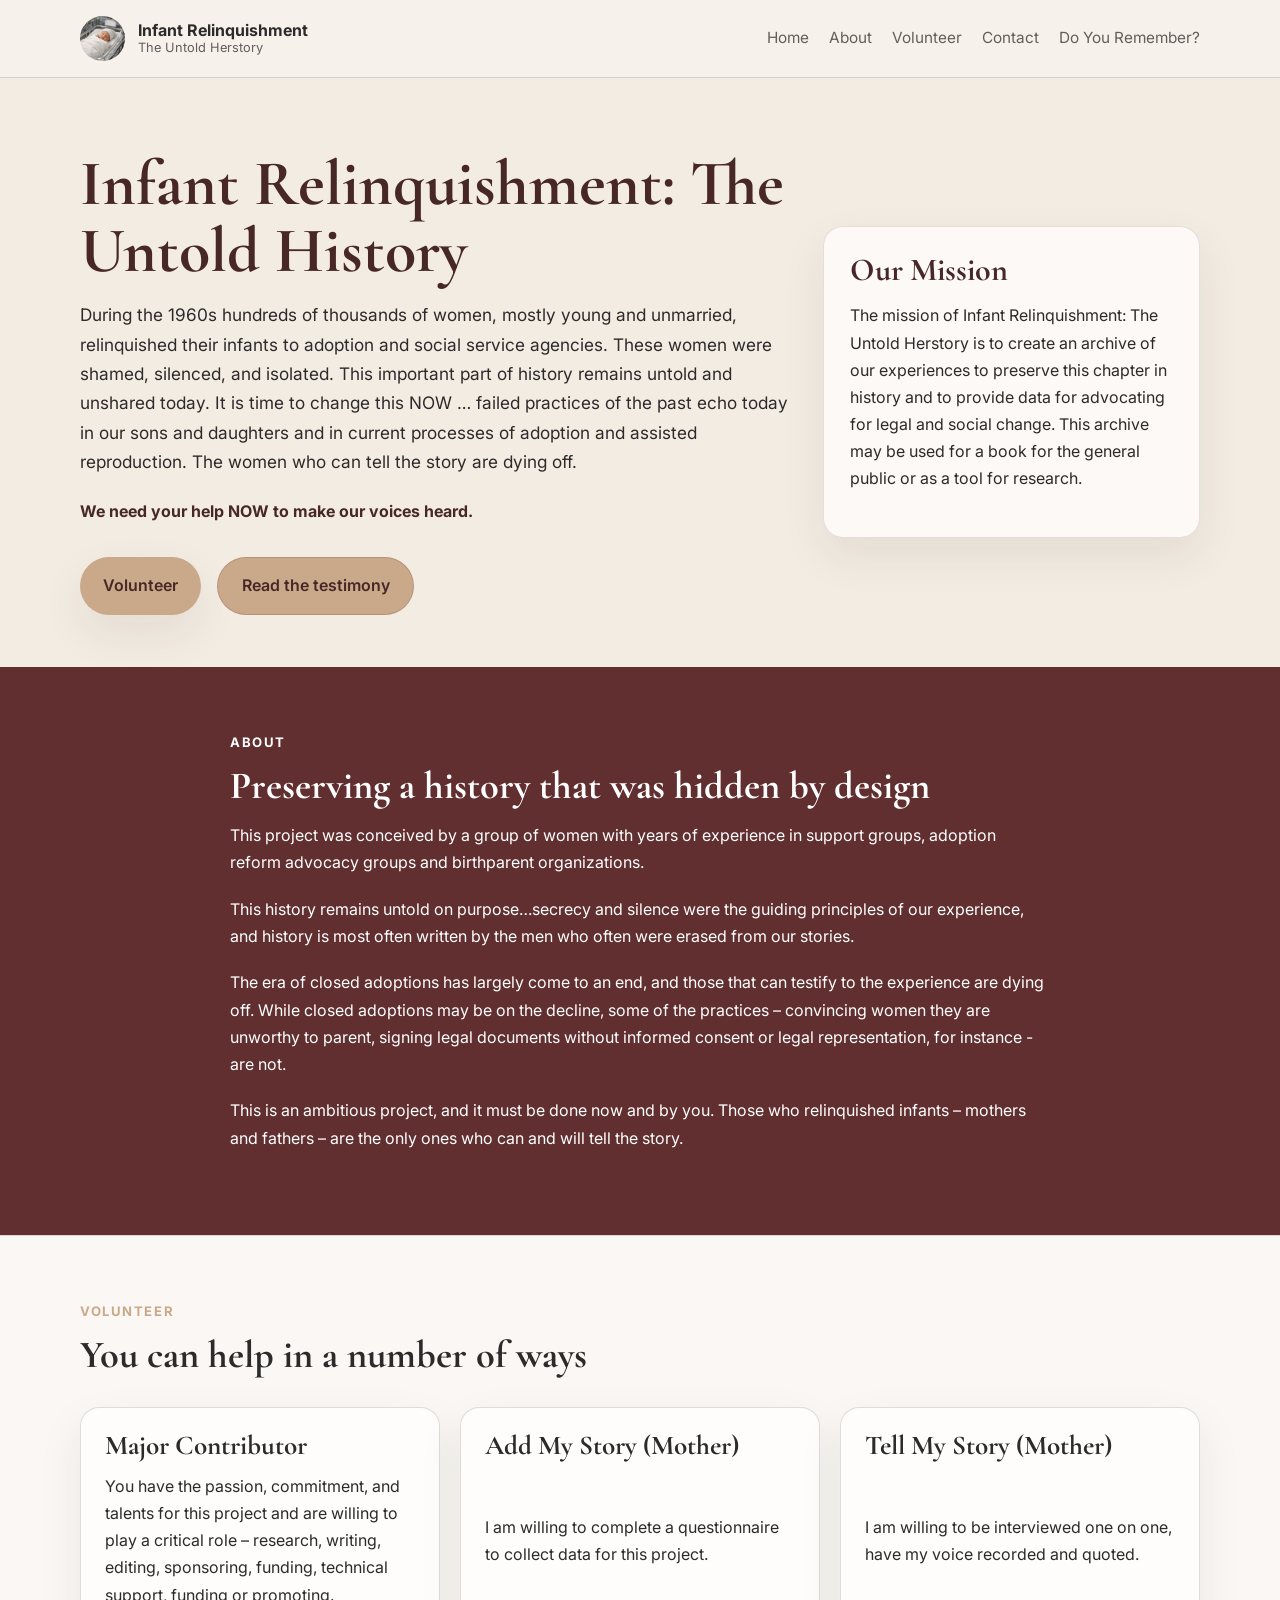
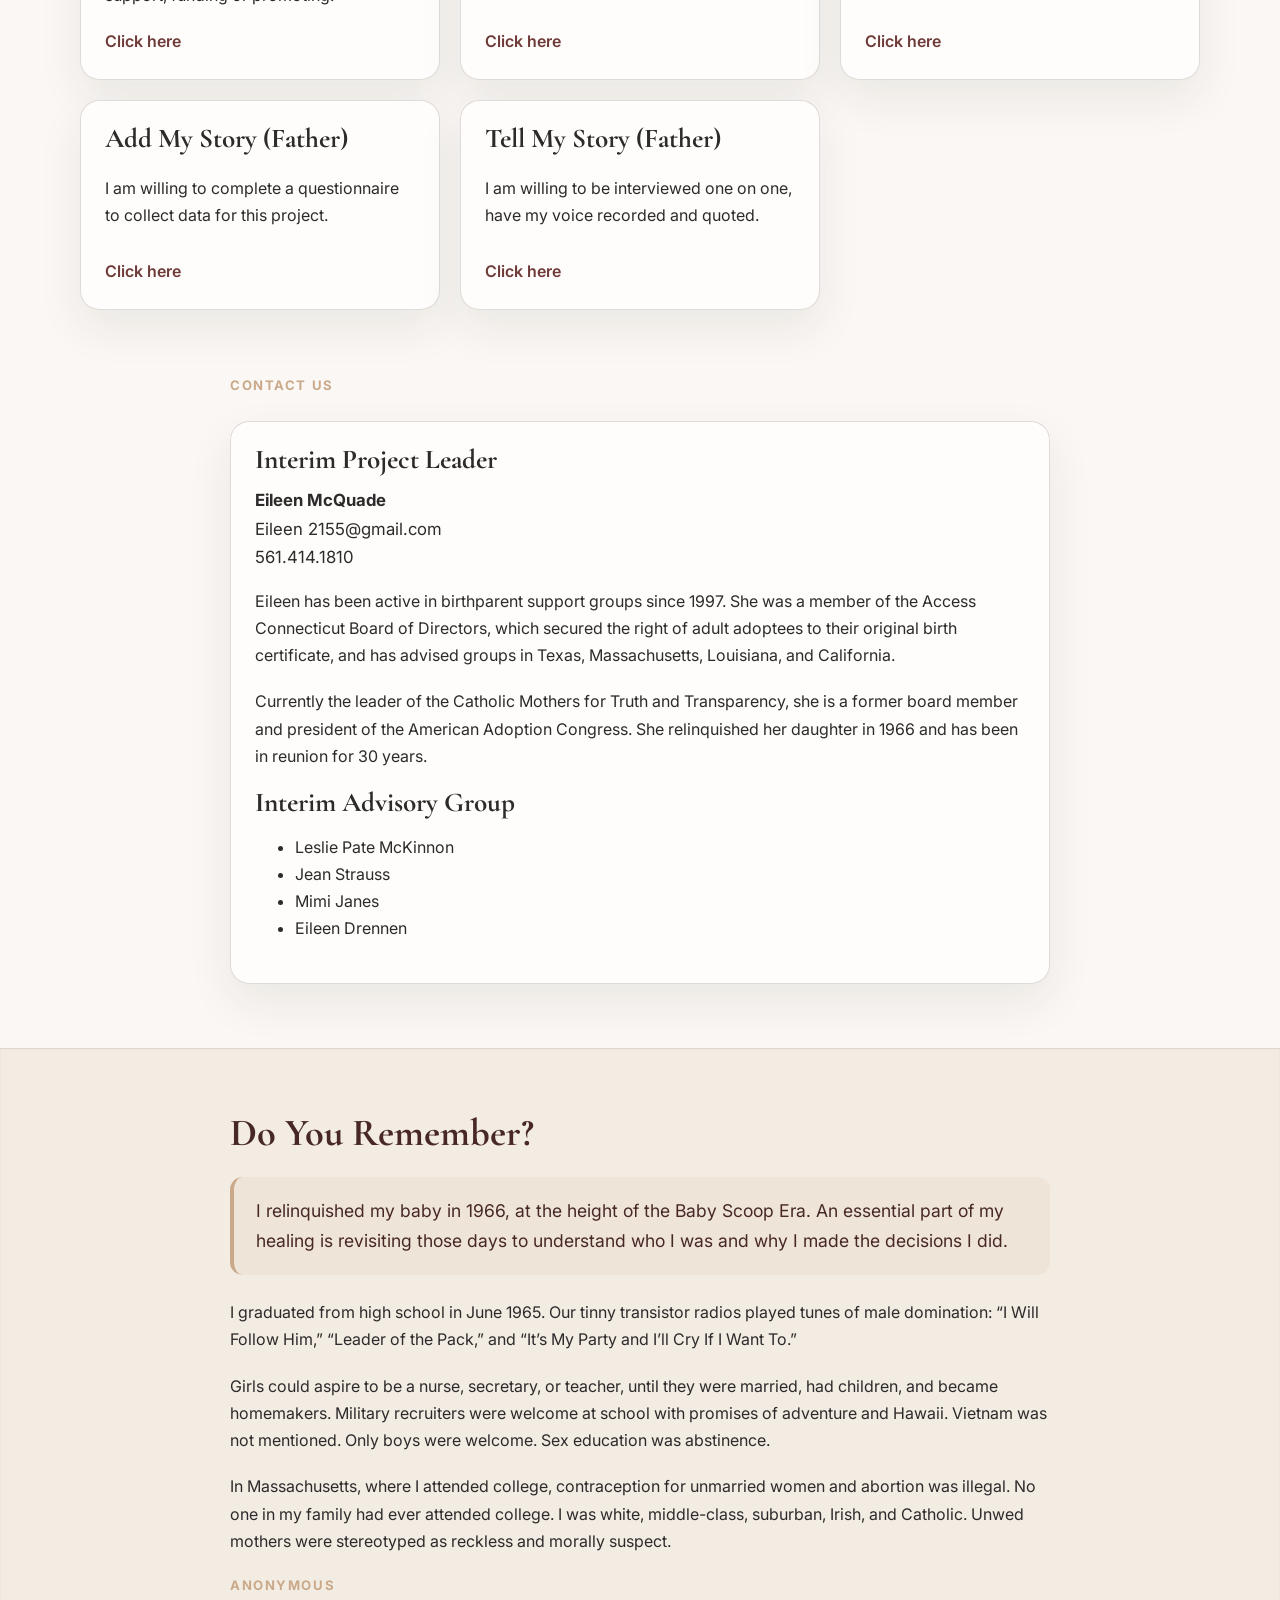
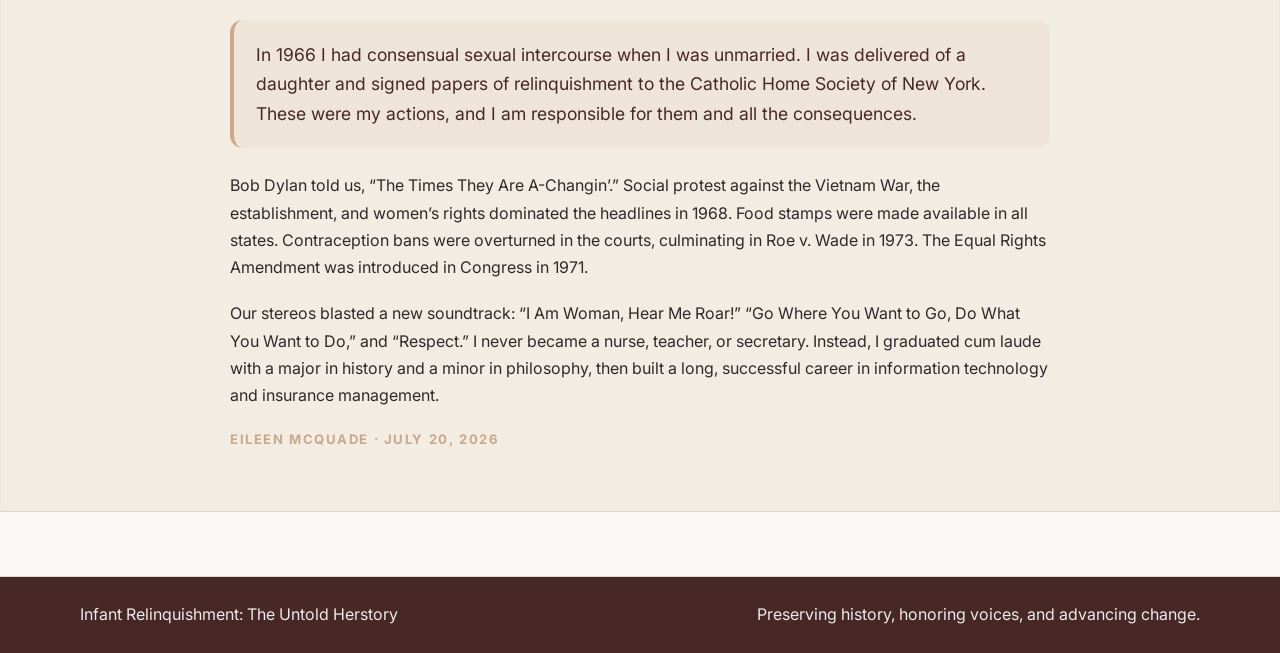
==== index.html @ f30f787c "initial commit" ====
<!DOCTYPE html>
<html lang="en">
  <head>
    <meta charset="UTF-8" />
    <meta name="viewport" content="width=device-width, initial-scale=1.0" />
    <title>Infant Relinquishment: The Untold Herstory</title>
    <meta
      name="description"
      content="Infant Relinquishment: The Untold Herstory preserves the history of women who relinquished infants during the Baby Scoop Era."
    />
    <link rel="preconnect" href="https://fonts.googleapis.com" />
    <link rel="preconnect" href="https://fonts.gstatic.com" crossorigin />
    <link
      href="https://fonts.googleapis.com/css2?family=Cormorant+Garamond:wght@400;500;600;700&family=Inter:wght@400;500;600;700&display=swap"
      rel="stylesheet"
    />
    <link rel="stylesheet" href="styles.css" />
  </head>
  <body>
    <header class="site-header">
      <div class="container nav-wrap">
        <a href="#home" class="brand" aria-label="Go to homepage">
          <span class="brand-mark"><img src="infant in bassinet.png" alt="Infant in bassinet logo" /></span>
          <div>
            <p class="brand-name">Infant Relinquishment</p>
            <p class="brand-tag">The Untold Herstory</p>
          </div>
        </a>
        <nav class="main-nav" aria-label="Main navigation">
          <a href="#home">Home</a>
          <a href="#about">About</a>
          <a href="#volunteer">Volunteer</a>
          <a href="#contact">Contact</a>
          <a href="#remember">Do You Remember?</a>
        </nav>
      </div>
    </header>

    <main>
      <section id="home" class="hero">
        <div class="container hero-inner">
          <div class="hero-copy">
            <h1>Infant Relinquishment: The Untold History</h1>
            <p class="lead">
              During the 1960s hundreds of thousands of women, mostly young and unmarried, relinquished their infants to adoption and social service agencies. These women were shamed, silenced, and isolated. This important part of history remains untold and unshared today. It is time to change this NOW … failed practices of the past echo today in our sons and daughters and in current processes of adoption and assisted reproduction.  The women who can tell the story are dying off. 
            </p>
            <h4>
              We need your help NOW to make our voices heard.   
            </h4>
            <div class="hero-actions">
              <a class="button primary" href="#volunteer">Volunteer</a>
              <a class="button secondary" href="#remember">Read the testimony</a>
            </div>
          </div>
          <aside class="hero-panel">
            <h2>Our Mission</h2>
            <p>
              The mission of Infant Relinquishment: The Untold Herstory is to create an archive of our experiences to preserve this chapter in history and to provide data for advocating for legal and social change.  This archive may be used for a book for the general public or as a tool for research. 
            </p>
          </aside>
        </div>
      </section>

      <section id="about" class="content-section about-section">
        <div class="container narrow">
          <p class="section-kicker">About</p>
          <h2>Preserving a history that was hidden by design</h2>
          <p>
            This project was conceived by a group of women with years of experience in support groups, adoption reform advocacy groups and birthparent organizations. 
          <p>
            This history remains untold on purpose…secrecy and silence were the guiding principles of our experience, and history is most often written by the men who often were erased from our stories. 
          </p>  
            The era of closed adoptions has largely come to an end, and those that can testify to the experience are dying off. While closed adoptions may be on the decline, some of the practices – convincing women they are unworthy to parent, signing legal documents without informed consent or legal representation, for instance - are not.  
          </p>
          <p>
            This is an ambitious project, and it must be done now and by you.  Those who relinquished infants – mothers and fathers – are the only ones who can and will tell the story.
          </p>
          
        </div>
      </section>

      <section id="volunteer" class="content-section alt">
        <div class="container">
          <div class="section-heading">
            <p class="section-kicker">Volunteer</p>
            <h2>You can help in a number of ways</h2>
          </div>

          <div class="card-grid">
            <article class="info-card">
              <h3>Major Contributor</h3>
              <p>
                You have the passion, commitment, and talents for this project and are willing to play a critical role – research, writing, editing, sponsoring, funding, technical support, funding or promoting. 
              </p>
              <a href="major-contributor.html" class="text-link">Click here</a>
            </article>

            <article class="info-card">
              <h3>Add My Story (Mother)</h3>
              <p>
                I am willing to complete a questionnaire to collect data for this project.
              </p>
              <a href="mother-contributor.html" class="text-link">Click here</a>
            </article>

            <article class="info-card">
              <h3>Tell My Story (Mother)</h3>
              <p>
                I am willing to be interviewed one on one, have my voice recorded and quoted.
              </p>
              <a href="mother-interview.html" class="text-link">Click here</a>
            </article>

            <article class="info-card">
              <h3>Add My Story (Father)</h3>
              <p>
                I am willing to complete a questionnaire to collect data for this project.
              </p>
              <a href="father-contributor.html" class="text-link">Click here</a>
            </article>

            <article class="info-card">
              <h3>Tell My Story (Father)</h3>
              <p>
                I am willing to be interviewed one on one, have my voice recorded and quoted.
              </p>
              <a href="father-interview.html" class="text-link">Click here</a>
            </article>
          </div>

      <section id="contact" class="content-section">
        <div class="container narrow">
          <p class="section-kicker">Contact Us</p>
          
          <div class="contact-card">
            <h3>Interim Project Leader</h3>
            <div class="contact-person">
              <strong>Eileen McQuade</strong>
              <span>Eileen 2155@gmail.com</span>
              <span>561.414.1810</span>
            </div>
            <p>
              Eileen has been active in birthparent support groups since 1997. She was a member of the Access Connecticut Board of Directors, which secured the right of adult adoptees to their original birth certificate, and has advised groups in Texas, Massachusetts, Louisiana, and California.
            </p>
            <p>
              Currently the leader of the Catholic Mothers for Truth and Transparency, she is a former board member and president of the American Adoption Congress. She relinquished her daughter in 1966 and has been in reunion for 30 years.
            </p>
          
            <h3>Interim Advisory Group</h3>
            <ul>
              <li>Leslie Pate McKinnon</li>
              <li>Jean Strauss</li>
              <li>Mimi Janes</li>
              <li>Eileen Drennen</li>
            </ul>
          </div>
        </div>
      </section>

      <section id="remember" class="content-section alt">
        <div class="container narrow">
            <h2>Do You Remember?</h2>
          
          
          <blockquote>
            I relinquished my baby in 1966, at the height of the Baby Scoop Era. An essential part of my healing is revisiting those days to understand who I was and why I made the decisions I did.
          </blockquote>

          <p>
            I graduated from high school in June 1965. Our tinny transistor radios played tunes of male domination: “I Will Follow Him,” “Leader of the Pack,” and “It’s My Party and I’ll Cry If I Want To.”
          </p>
          <p>
            Girls could aspire to be a nurse, secretary, or teacher, until they were married, had children, and became homemakers. Military recruiters were welcome at school with promises of adventure and Hawaii. Vietnam was not mentioned. Only boys were welcome. Sex education was abstinence.
          </p>
          <p>
            In Massachusetts, where I attended college, contraception for unmarried women and abortion was illegal. No one in my family had ever attended college. I was white, middle-class, suburban, Irish, and Catholic. Unwed mothers were stereotyped as reckless and morally suspect.
          </p>
          <p class="section-kicker">Anonymous</p>
          
            
            <blockquote>
              In 1966 I had consensual sexual intercourse when I was unmarried. I was delivered of a daughter and signed papers of relinquishment to the Catholic Home Society of New York. These were my actions, and I am responsible for them and all the consequences.
            </blockquote>
          

          <p>
            Bob Dylan told us, “The Times They Are A-Changin’.” Social protest against the Vietnam War, the establishment, and women’s rights dominated the headlines in 1968. Food stamps were made available in all states. Contraception bans were overturned in the courts, culminating in Roe v. Wade in 1973. The Equal Rights Amendment was introduced in Congress in 1971.
          </p>
          <p>
            Our stereos blasted a new soundtrack: “I Am Woman, Hear Me Roar!” “Go Where You Want to Go, Do What You Want to Do,” and “Respect.” I never became a nurse, teacher, or secretary. Instead, I graduated cum laude with a major in history and a minor in philosophy, then built a long, successful career in information technology and insurance management.
          </p>
          <p class="section-kicker">Eileen McQuade · July 20, 2026</p>
        
        </div>
      </section>
    </main>

    <footer class="site-footer">
      <div class="container footer-inner">
        <p>Infant Relinquishment: The Untold Herstory</p>
        <p>Preserving history, honoring voices, and advancing change.</p>
      </div>
    </footer>
  </body>
</html>
---- styles.css ----
:root {
  --bg: #f6f1eb;
  --panel: #fffdfb;
  --primary: #6e3b39;
  --primary-dark: #472827;
  --accent: #c9a98a;
  --text: #2d2a2b;
  --muted: #665d5c;
  --line: rgba(87, 62, 59, 0.18);
  --shadow: 0 18px 45px rgba(57, 38, 35, 0.08);
  --hero-bg: #f3ece2;
  --about-bg: #612f30;
}

* {
  box-sizing: border-box;
}

html {
  scroll-behavior: smooth;
  scroll-padding-top: 110px;
}

section[id] {
  scroll-margin-top: 10px;
}

body {
  margin: 0;
  font-family: "Inter", sans-serif;
  background: var(--bg);
  color: var(--text);
  line-height: 1.7;
  position: relative;
}

body::before {
  content: "";
  position: fixed;
  inset: 0;
  background-image: url("data:image/svg+xml,%3Csvg xmlns='http://www.w3.org/2000/svg' viewBox='0 0 620 620'%3E%3Cg fill='none' fill-rule='evenodd'%3E%3Cg fill='%23dbb7b7' opacity='0.38'%3E%3Cpath d='M310 120c-43-57-114-76-176-49-76 33-110 118-92 196 17 72 80 129 153 181 36 26 75 48 115 68 40-20 79-42 115-68 73-52 136-109 153-181 18-78-16-163-92-196-62-27-133-8-176 49zm-60 80c-29-7-67 1-88 32-30 43-22 95 12 131 33 35 76 52 118 62 13 3 27 3 40 0 11-3 22-10 31-18 13 10 31 16 49 14 27-2 52-18 66-43 17-31 18-69 2-99-25-48-84-76-142-66-23 5-41 17-56 34l-32-47zm157 1l39 57-34 29c-28 24-66 40-105 49-25 6-52 5-77-5 44 46 95 68 146 75 56 11 117-10 152-58 32-44 35-101 12-147-16-32-43-56-85-60-27-2-52 4-48 60z'/%3E%3C/g%3E%3C/g%3E%3C/svg%3E");
  background-repeat: no-repeat;
  background-position: center;
  background-size: 80vmin;
  pointer-events: none;
  z-index: 0;
}

body > * {
  position: relative;
  z-index: 1;
}

img {
  max-width: 100%;
  display: block;
}

a {
  color: inherit;
  text-decoration: none;
}

.container {
  width: min(1120px, calc(100% - 2rem));
  margin: 0 auto;
}

.narrow {
  max-width: 820px;
}

.site-header {
  position: sticky;
  top: 0;
  z-index: 20;
  background: rgba(246, 241, 235, 0.95);
  backdrop-filter: blur(8px);
  border-bottom: 1px solid var(--line);
}

.nav-wrap {
  display: flex;
  align-items: center;
  justify-content: space-between;
  gap: 1rem;
  padding: 1rem 0;
}

.brand {
  display: flex;
  align-items: center;
  gap: 0.8rem;
}

.brand-mark {
  display: flex;
  align-items: center;
  justify-content: center;
  width: 2.8rem;
  height: 2.8rem;
  border-radius: 50%;
  overflow: hidden;
  background: transparent;
  padding: 0;
  box-shadow: none;
}

.brand-mark img {
  display: block;
  width: 100%;
  height: 100%;
  object-fit: cover;
}

.brand-name,
.brand-tag {
  margin: 0;
  line-height: 1.2;
}

.brand-name {
  font-weight: 700;
}

.brand-tag {
  font-size: 0.8rem;
  color: var(--muted);
}

.main-nav {
  display: flex;
  flex-wrap: wrap;
  justify-content: flex-end;
  gap: 1.25rem;
  font-size: 0.96rem;
}

.main-nav a {
  color: var(--muted);
  transition: color 0.2s ease;
}

.main-nav a:hover,
.main-nav a:focus-visible {
  color: var(--primary);
}

.hero {
  padding: 4.5rem 0 3.25rem;
  background: var(--hero-bg);
  color: var(--primary-dark);
}

.hero-inner {
  display: grid;
  grid-template-columns: 1.7fr 0.9fr;
  gap: 2rem;
  align-items: center;
}

.eyebrow,
.section-kicker {
  margin: 0 0 0.8rem;
  font-size: 0.82rem;
  letter-spacing: 0.12em;
  text-transform: uppercase;
  color: var(--accent);
  font-weight: 700;
}

h1,
h2,
h3 {
  margin-top: 0;
  font-family: "Cormorant Garamond", serif;
  line-height: 1.05;
  color: inherit;
}

h1 {
  font-size: clamp(2.5rem, 5vw, 4.4rem);
  margin-bottom: 1rem;
  color: var(--primary-dark);
}

h2 {
  font-size: clamp(2.2rem, 3vw, 3rem);
  margin-bottom: 1rem;
}

h3 {
  font-size: clamp(1.7rem, 2vw, 2.2rem);
  margin-bottom: 0.75rem;
}

.lead {
  font-size: 1.08rem;
  max-width: 52rem;
  margin-bottom: 1rem;
}

.muted {
  color: rgba(255, 255, 255, 0.8);
}

.hero-actions {
  display: flex;
  flex-wrap: wrap;
  gap: 1rem;
  margin-top: 2rem;
}

.button {
  display: inline-flex;
  align-items: center;
  justify-content: center;
  border-radius: 999px;
  padding: 0.9rem 1.45rem;
  font-weight: 600;
  transition: transform 0.2s ease, box-shadow 0.2s ease;
}

.button:hover,
.button:focus-visible {
  transform: translateY(-1px);
}

.button.primary {
  background: var(--accent);
  color: var(--primary-dark);
  box-shadow: var(--shadow);
}

.button.secondary {
  border: 1px solid rgba(110, 59, 57, 0.2);
  background: var(--accent);
  color: var(--primary-dark);
}

.hero-panel {
  background: rgba(255, 255, 255, 0.7);
  border: 1px solid rgba(110, 59, 57, 0.15);
  border-radius: 1.25rem;
  padding: 1.6rem;
  box-shadow: var(--shadow);
  color: var(--primary-dark);
}

.hero-panel h2 {
  font-size: 2rem;
}

.about-section {
  background: var(--about-bg);
  color: #fff;
}

.about-section h2,
.about-section p,
.about-section .section-kicker {
  color: #fff;
}

.content-section {
  padding: 4rem 0;
}

.content-section.alt {
  background: rgba(255, 255, 255, 0.45);
  border-top: 1px solid var(--line);
  border-bottom: 1px solid var(--line);
}

p {
  margin: 0 0 1.2rem;
  color: var(--text);
}

.card-grid {
  display: grid;
  grid-template-columns: repeat(3, minmax(220px, 1fr));
  gap: 1.25rem;
  margin-top: 2rem;
  justify-content: center;
  align-items: stretch;
}

.card-grid .info-card:nth-child(4) {
  grid-column: 1;
}

.card-grid .info-card:nth-child(5) {
  grid-column: 2;
}

.info-card,
.contact-card,
.volunteer-form,
.story-panel {
  background: var(--panel);
  border: 1px solid var(--line);
  border-radius: 1.2rem;
  box-shadow: var(--shadow);
  padding: 1.5rem;
}

.info-card {
  display: flex;
  flex-direction: column;
  justify-content: space-between;
  min-height: 210px;
  width: 100%;
}

.text-link {
  color: var(--primary);
  font-weight: 600;
}

.back-link {
  display: inline-block;
  margin-bottom: 1.5rem;
  color: var(--primary);
  font-weight: 600;
}

.volunteer-form {
  margin-top: 2.5rem;
}

.form-row {
  display: grid;
  grid-template-columns: repeat(auto-fit, minmax(220px, 1fr));
  gap: 1rem;
  margin-bottom: 1rem;
}

.form-row.single {
  grid-template-columns: 1fr;
}

.checkbox-row {
  display: grid;
  grid-template-columns: 1fr;
  gap: 0.75rem;
}

.checkbox-label {
  display: flex;
  flex-direction: row-reverse;
  justify-content: space-between;
  align-items: flex-start;
  gap: 0.8rem;
  padding: 0;
  border: none;
  border-radius: 0;
  background: transparent;
  box-shadow: none;
}

.checkbox-label span {
  flex: 1;
}

.checkbox-label input {
  width: 1.1rem;
  height: 1.1rem;
  margin-top: 0.25rem;
  margin-left: auto;
  accent-color: var(--primary);
}


label {
  display: flex;
  flex-direction: column;
  gap: 0.45rem;
  font-weight: 600;
  color: var(--text);
}

input,
textarea {
  width: 100%;
  border: 1px solid var(--line);
  border-radius: 0.8rem;
  padding: 0.8rem 0.9rem;
  font: inherit;
  background: #fff;
  color: var(--text);
}

input:focus,
textarea:focus {
  outline: 2px solid rgba(110, 59, 57, 0.25);
  border-color: var(--primary);
}

.contact-card {
  margin-top: 1.5rem;
}

.contact-person {
  display: flex;
  flex-direction: column;
  margin-bottom: 1rem;
  font-size: 1.05rem;
}

.supporters {
  margin-top: 2rem;
}

.supporters ul {
  list-style: none;
  padding: 0;
  margin: 1rem 0 0;
  display: grid;
  grid-template-columns: repeat(auto-fit, minmax(180px, 1fr));
  gap: 0.75rem;
}

.supporters li {
  background: rgba(255,255,255,0.5);
  border: 1px solid var(--line);
  border-radius: 999px;
  padding: 0.7rem 1rem;
  text-align: center;
}

blockquote {
  margin: 1.5rem 0;
  padding: 1.2rem 1.4rem;
  border-left: 4px solid var(--accent);
  font-size: 1.1rem;
  background: rgba(201, 169, 138, 0.12);
  border-radius: 0.8rem;
  color: var(--primary-dark);
}

.raw-form {
  margin-top: 1.5rem;
  padding: 1.25rem 1.5rem;
  background: #fff;
  border: 1px solid var(--line);
  border-radius: 0.9rem;
  white-space: pre-wrap;
  font-family: "Inter", sans-serif;
  line-height: 1.8;
  color: var(--text);
}

.paper-checklist {
  margin-top: 2rem;
  padding: 1.5rem 1.25rem 1.25rem;
  background: linear-gradient(180deg, #fdf8f2 0%, #f5efe9 100%);
  border: 1px solid rgba(110, 59, 57, 0.18);
  border-radius: 1rem;
  box-shadow: inset 0 0 0 1px rgba(110, 59, 57, 0.05);
}

.paper-checklist p {
  margin-bottom: 1rem;
  font-size: 0.97rem;
}

.paper-checklist ol {
  list-style: none;
  padding: 0;
  margin: 0;
  display: grid;
  grid-template-columns: repeat(auto-fit, minmax(250px, 1fr));
  gap: 0.55rem 1rem;
}

.paper-checklist li {
  position: relative;
  padding-left: 1.6rem;
  line-height: 1.5;
  color: var(--text);
}

.paper-checklist li::before {
  content: "□";
  position: absolute;
  left: 0;
  top: 0;
  color: var(--primary);
  font-size: 1.1rem;
  line-height: 1.5;
}

.form-page .volunteer-form {
  margin-top: 0.75rem;
}

.story-panel {
  margin: 2rem 0;
}

.signature {
  font-weight: 700;
  margin-top: 1.5rem;
}

.site-footer {
  background: var(--primary-dark);
  color: rgba(255, 255, 255, 0.9);
  padding: 1.5rem 0;
  margin-top: 0;
}

.site-footer p {
  color: rgba(255, 255, 255, 0.9);
  margin: 0;
}

.footer-inner {
  display: flex;
  justify-content: space-between;
  gap: 1rem;
  flex-wrap: wrap;
}

#remember {
  width: 100vw;
  margin-left: calc(50% - 50vw);
  background: var(--hero-bg);
  border-top: 1px solid rgba(110, 59, 57, 0.12);
  border-bottom: 1px solid rgba(110, 59, 57, 0.12);
  box-shadow: inset 0 0 0 1px rgba(110, 59, 57, 0.03);
  margin-bottom: 0;
  padding: 4rem 0 3rem;
}

#remember .container {
  width: min(1120px, calc(100% - 2rem));
  margin: 0 auto;
  background: transparent;
  border: none;
  border-radius: 0;
  padding: 0;
}

#remember h2 {
  color: var(--primary-dark);
}

@media (max-width: 960px) {
  .card-grid {
    grid-template-columns: repeat(2, minmax(220px, 1fr));
  }
}

@media (max-width: 760px) {
  .nav-wrap,
  .hero-inner,
  .footer-inner {
    display: block;
  }

  .main-nav {
    margin-top: 1rem;
    justify-content: flex-start;
  }

  .hero {
    padding-top: 3rem;
  }

  .hero-panel {
    margin-top: 1.5rem;
  }

  .card-grid {
    grid-template-columns: 1fr;
  }
}
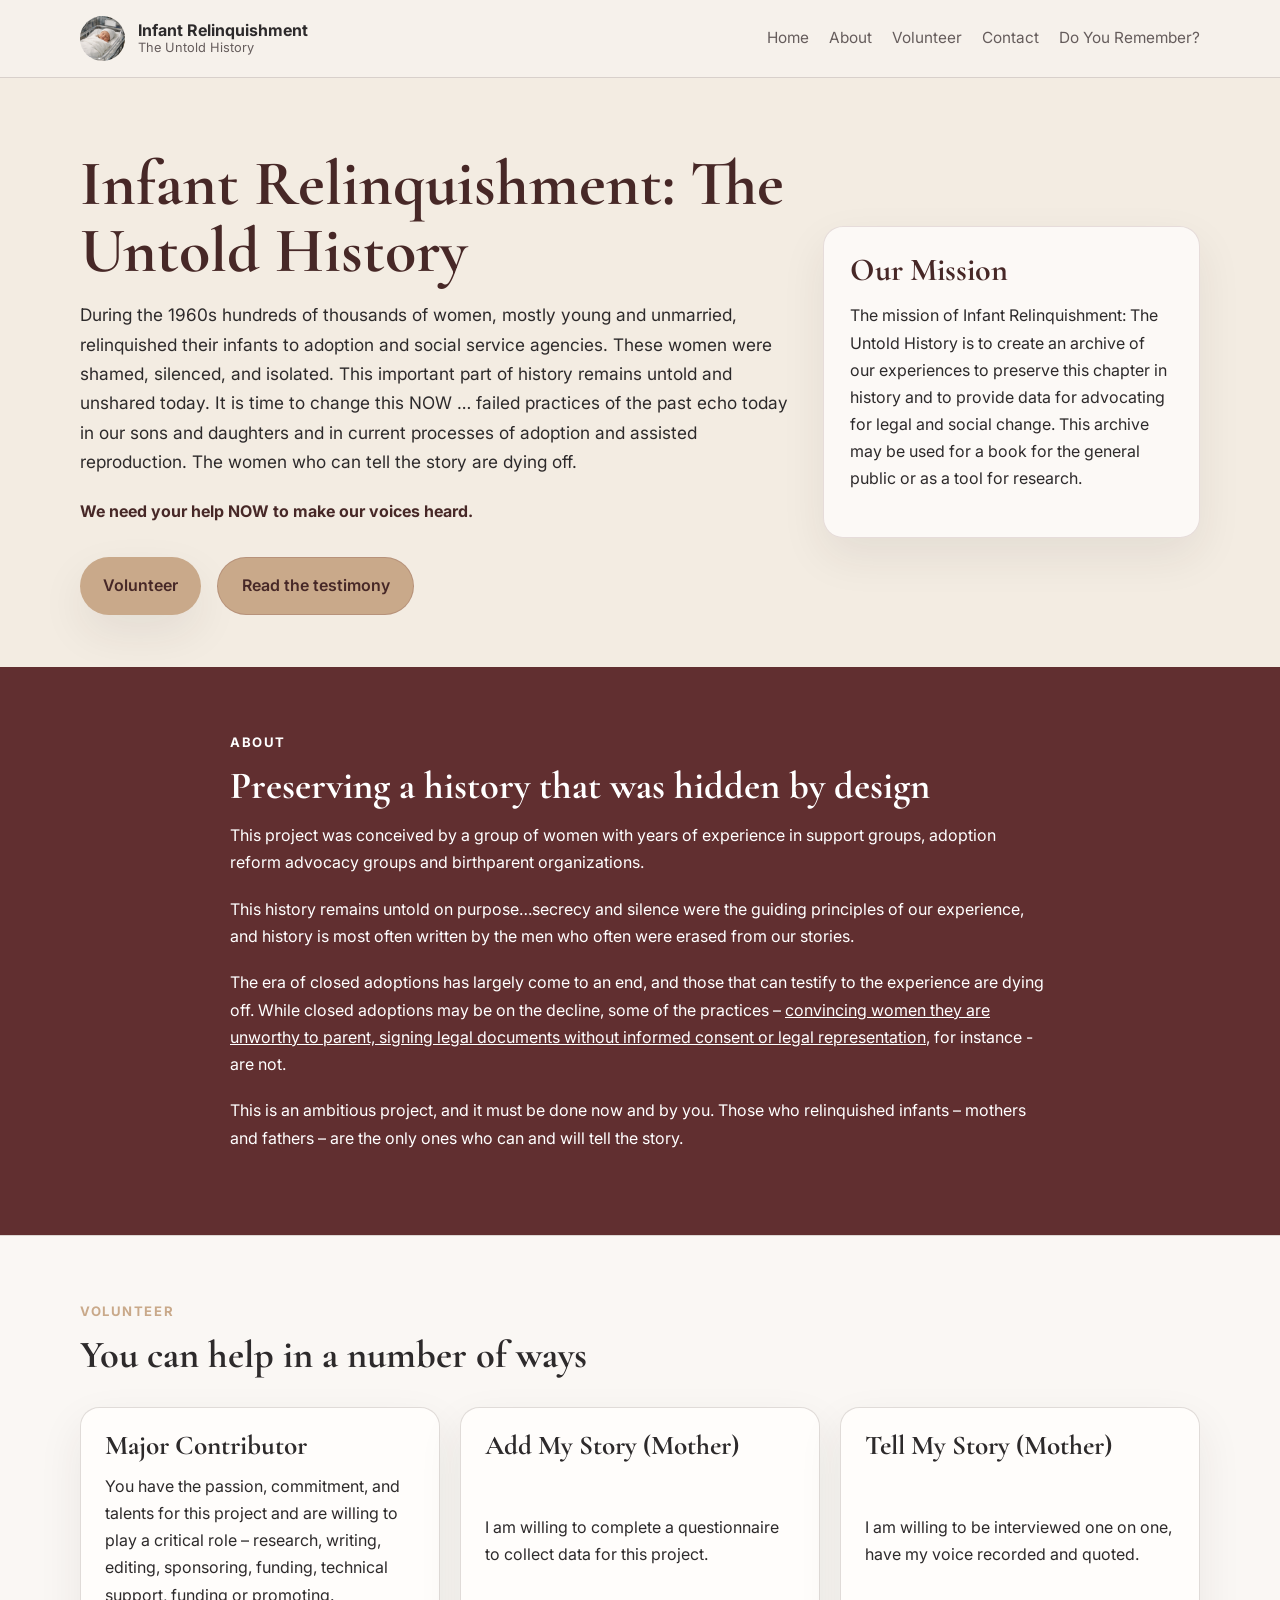
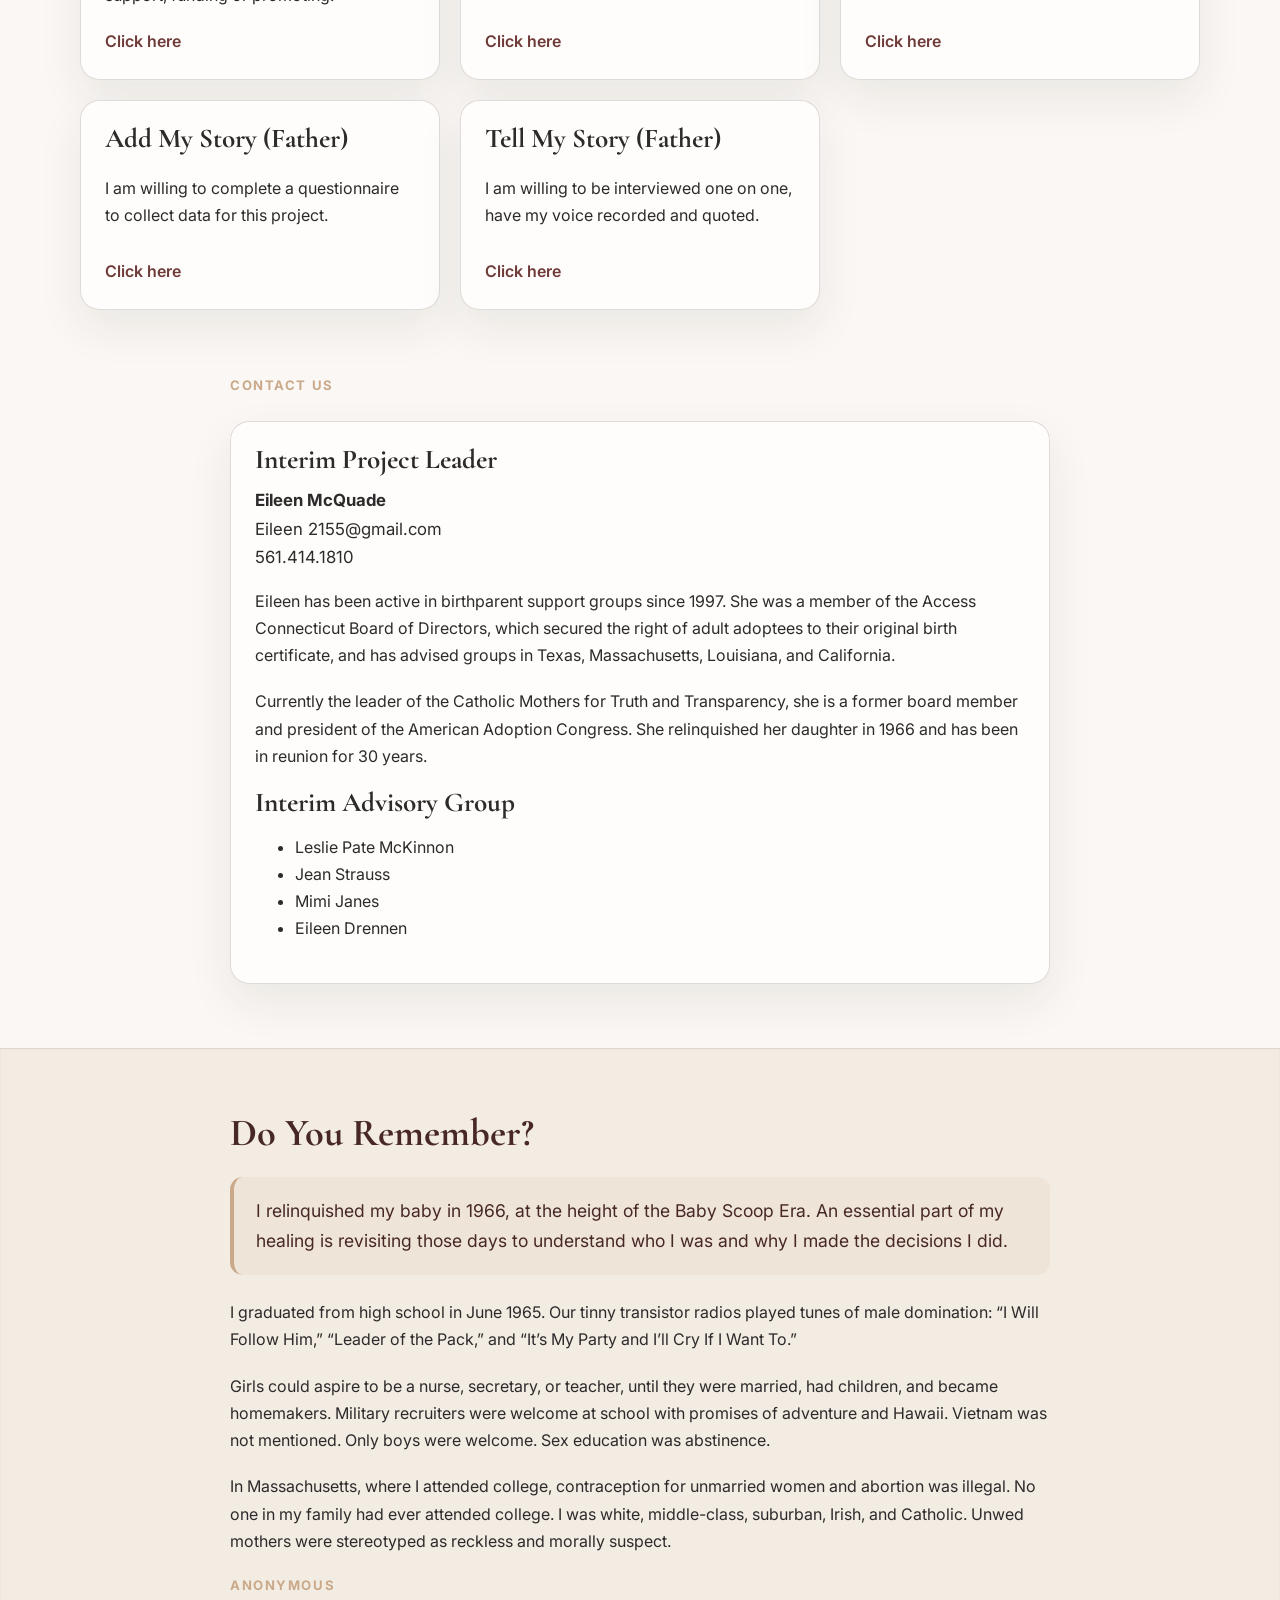
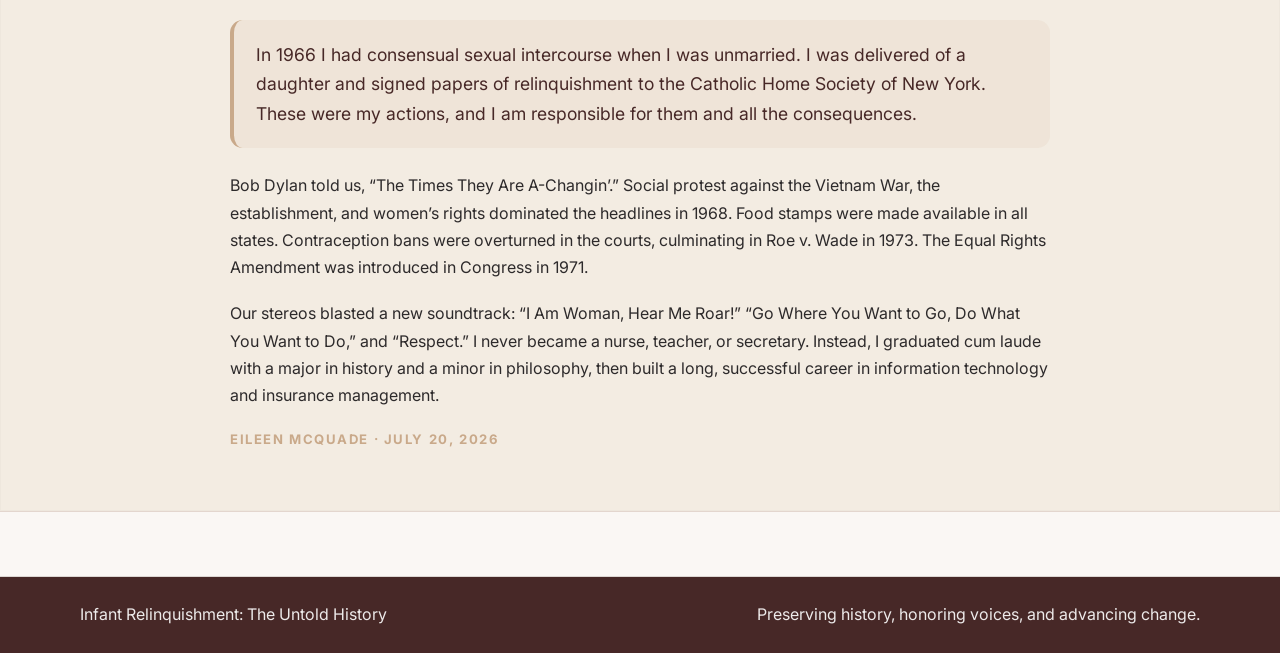
==== commit a8752f58: "formatting" ====
--- a/index.html
+++ b/index.html
@@ -3,10 +3,10 @@
   <head>
     <meta charset="UTF-8" />
     <meta name="viewport" content="width=device-width, initial-scale=1.0" />
-    <title>Infant Relinquishment: The Untold Herstory</title>
+    <title>Infant Relinquishment: The Untold History</title>
     <meta
       name="description"
-      content="Infant Relinquishment: The Untold Herstory preserves the history of women who relinquished infants during the Baby Scoop Era."
+      content="Infant Relinquishment: The Untold History preserves the history of women who relinquished infants during the Baby Scoop Era."
     />
     <link rel="preconnect" href="https://fonts.googleapis.com" />
     <link rel="preconnect" href="https://fonts.gstatic.com" crossorigin />
@@ -23,7 +23,7 @@
           <span class="brand-mark"><img src="infant in bassinet.png" alt="Infant in bassinet logo" /></span>
           <div>
             <p class="brand-name">Infant Relinquishment</p>
-            <p class="brand-tag">The Untold Herstory</p>
+            <p class="brand-tag">The Untold History</p>
           </div>
         </a>
         <nav class="main-nav" aria-label="Main navigation">
@@ -55,7 +55,7 @@
           <aside class="hero-panel">
             <h2>Our Mission</h2>
             <p>
-              The mission of Infant Relinquishment: The Untold Herstory is to create an archive of our experiences to preserve this chapter in history and to provide data for advocating for legal and social change.  This archive may be used for a book for the general public or as a tool for research. 
+              The mission of Infant Relinquishment: The Untold History is to create an archive of our experiences to preserve this chapter in history and to provide data for advocating for legal and social change.  This archive may be used for a book for the general public or as a tool for research. 
             </p>
           </aside>
         </div>
@@ -70,7 +70,7 @@
           <p>
             This history remains untold on purpose…secrecy and silence were the guiding principles of our experience, and history is most often written by the men who often were erased from our stories. 
           </p>  
-            The era of closed adoptions has largely come to an end, and those that can testify to the experience are dying off. While closed adoptions may be on the decline, some of the practices – convincing women they are unworthy to parent, signing legal documents without informed consent or legal representation, for instance - are not.  
+            The era of closed adoptions has largely come to an end, and those that can testify to the experience are dying off. While closed adoptions may be on the decline, some of the practices – <span class="blue-underline">convincing women they are unworthy to parent, signing legal documents without informed consent or legal representation</span>, for instance - are not.  
           </p>
           <p>
             This is an ambitious project, and it must be done now and by you.  Those who relinquished infants – mothers and fathers – are the only ones who can and will tell the story.
@@ -197,7 +197,7 @@
 
     <footer class="site-footer">
       <div class="container footer-inner">
-        <p>Infant Relinquishment: The Untold Herstory</p>
+        <p>Infant Relinquishment: The Untold History</p>
         <p>Preserving history, honoring voices, and advancing change.</p>
       </div>
     </footer>
--- a/styles.css
+++ b/styles.css
@@ -266,10 +266,24 @@
   padding: 4rem 0;
 }
 
+.blue-underline {
+  text-decoration: underline;
+  text-decoration-color: white;
+}
+
 .content-section.alt {
   background: rgba(255, 255, 255, 0.45);
   border-top: 1px solid var(--line);
   border-bottom: 1px solid var(--line);
+}
+
+.form-status {
+  font-size: clamp(1.7rem, 2vw, 2.2rem);
+  margin-bottom: 1.6rem;
+  margin-top: 0;
+  font-family: "Cormorant Garamond", serif;
+  line-height: 1.05;
+  color: inherit;
 }
 
 p {
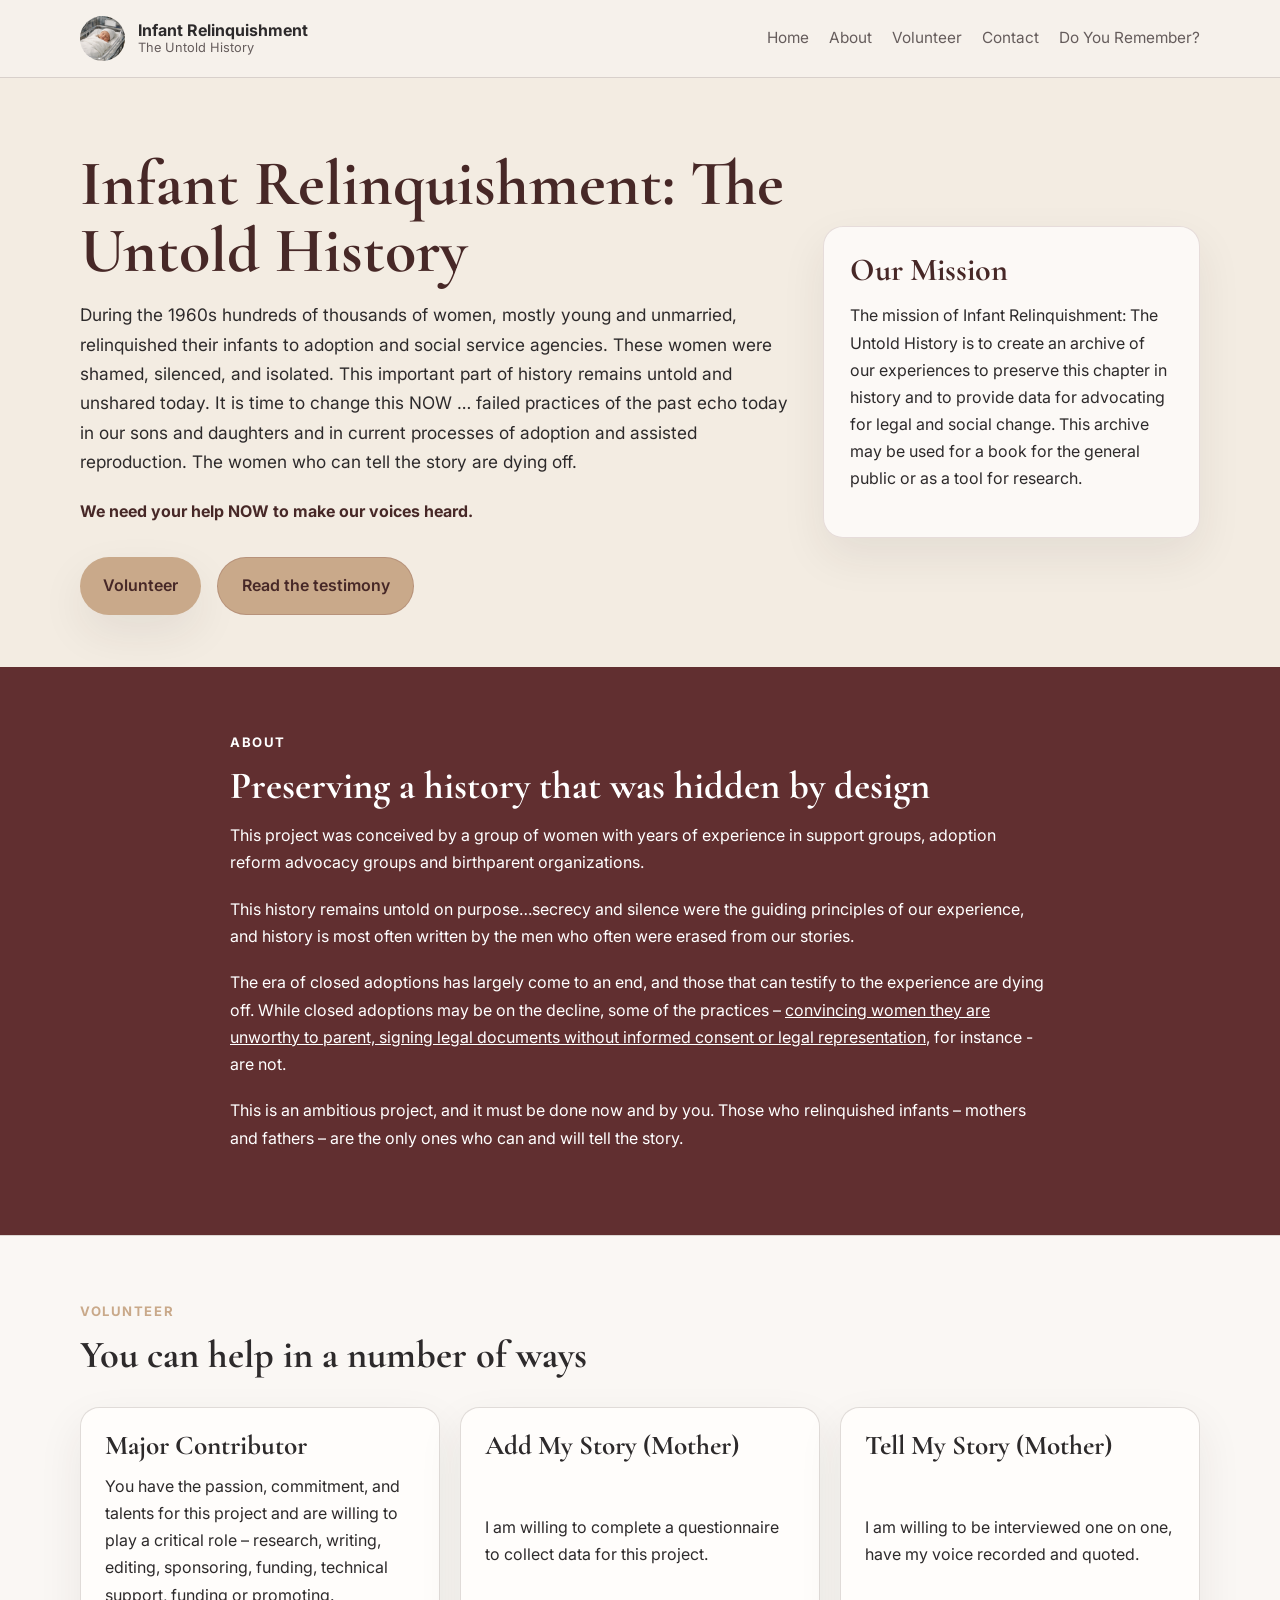
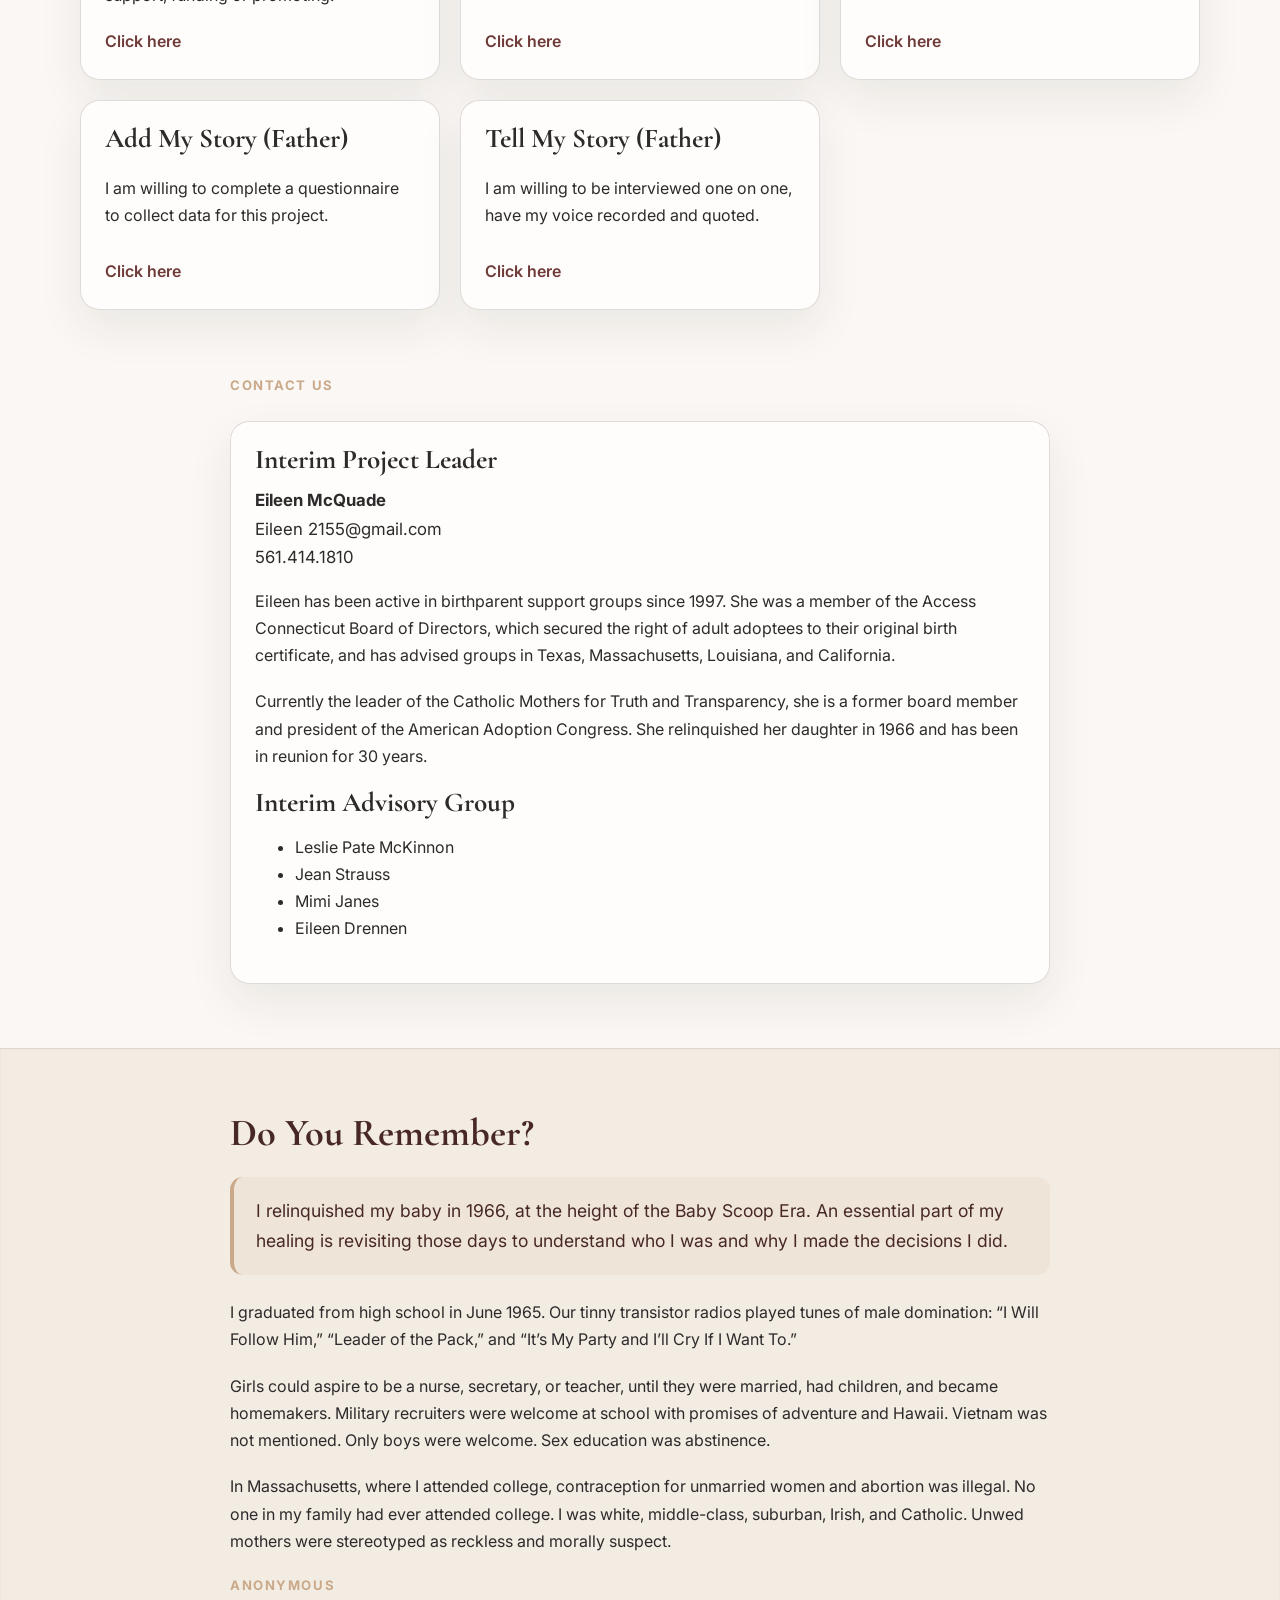
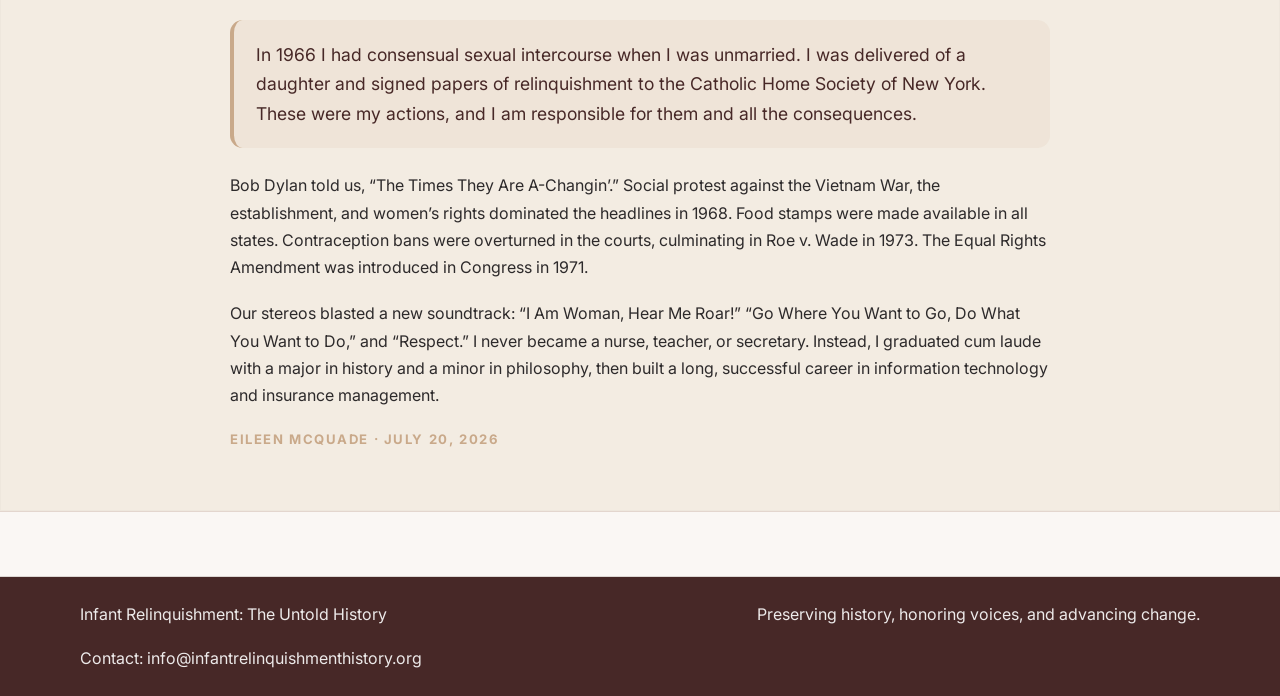
==== commit 9e6ac448: "new submission buttons" ====
--- a/index.html
+++ b/index.html
@@ -199,6 +199,7 @@
       <div class="container footer-inner">
         <p>Infant Relinquishment: The Untold History</p>
         <p>Preserving history, honoring voices, and advancing change.</p>
+        <p>Contact: info@infantrelinquishmenthistory.org</p>
       </div>
     </footer>
   </body>
--- a/styles.css
+++ b/styles.css
@@ -286,6 +286,33 @@
   color: inherit;
 }
 
+.volunteer-form.submitted {
+  display: flex;
+  flex-direction: column;
+  align-items: center;
+  justify-content: center;
+  min-height: 14rem;
+  text-align: center;
+}
+
+.volunteer-form.submitted > * {
+  display: none;
+}
+
+.volunteer-form.submitted > .form-status,
+.volunteer-form.submitted > .resubmit-button {
+  display: block;
+}
+
+.volunteer-form.submitted > .form-status {
+  margin-bottom: 1.2rem;
+}
+
+.volunteer-form.submitted > .resubmit-button {
+  border: 0;
+  cursor: pointer;
+}
+
 p {
   margin: 0 0 1.2rem;
   color: var(--text);
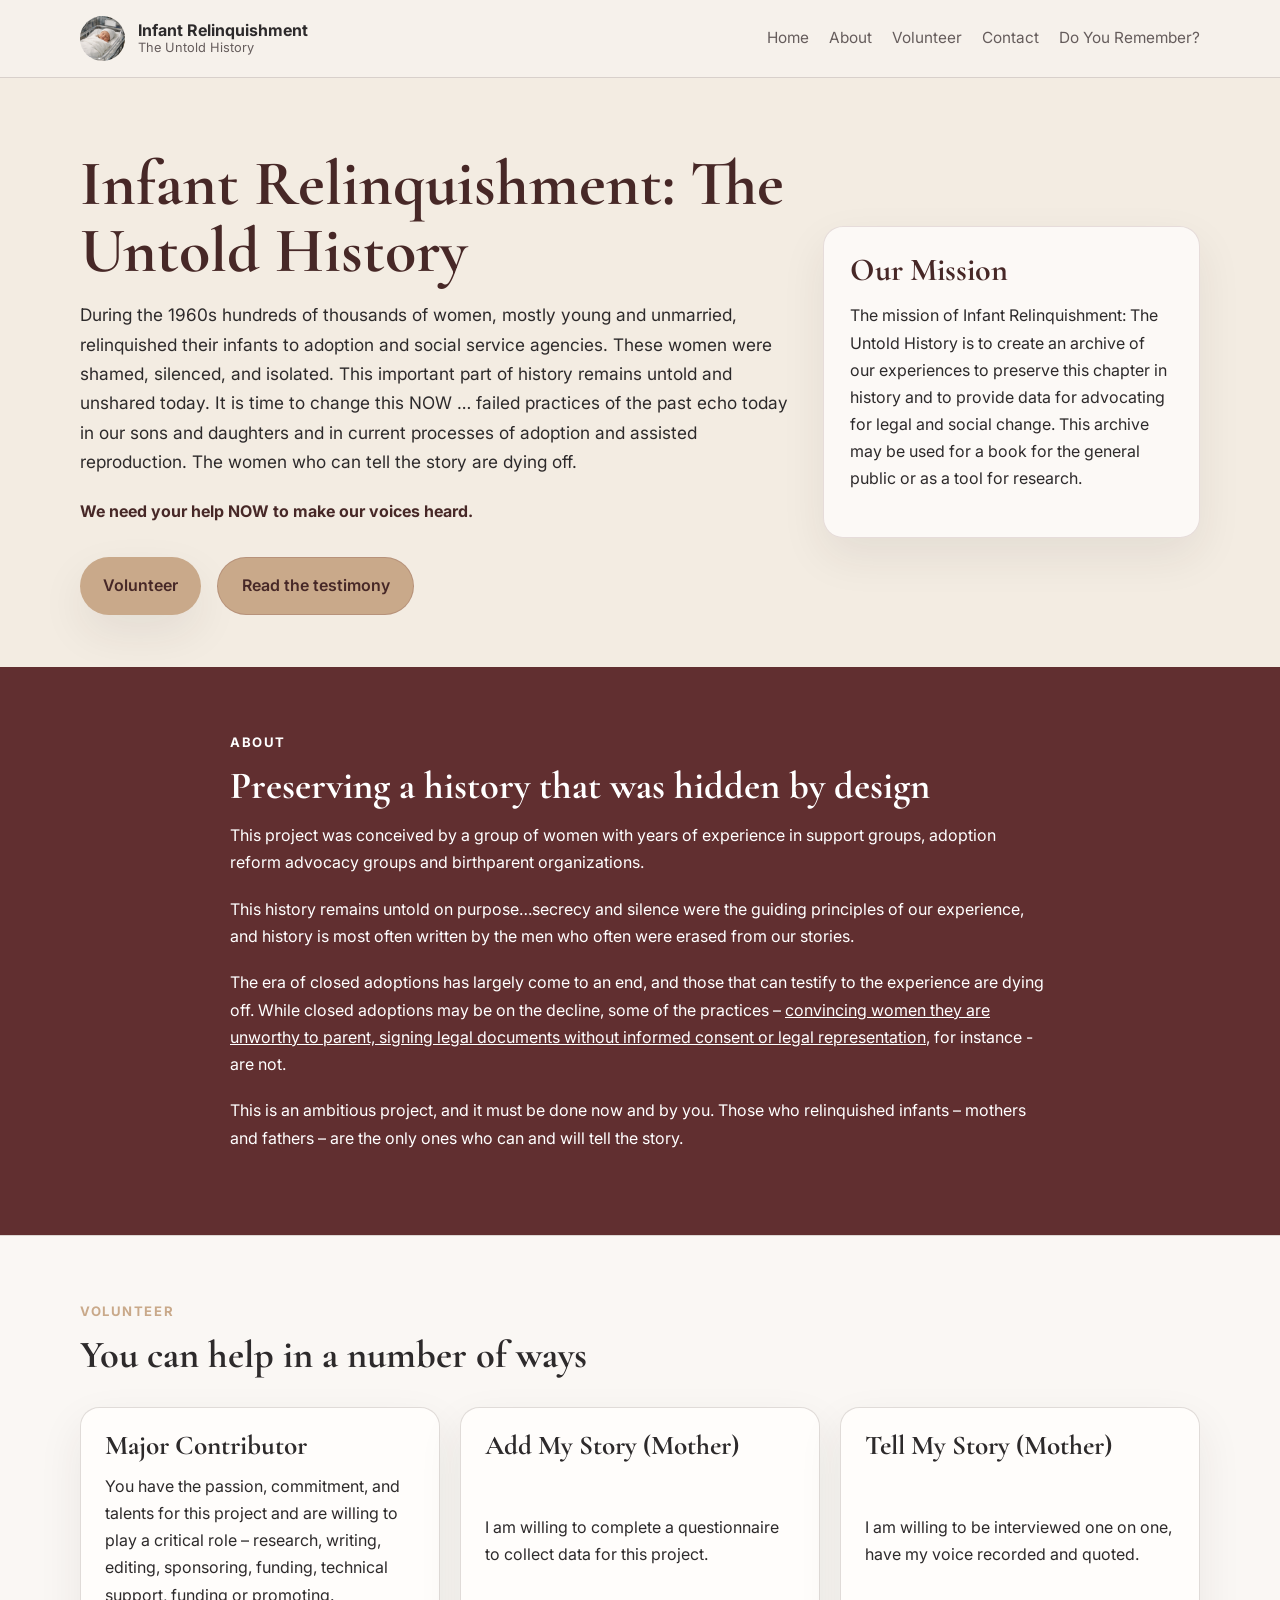
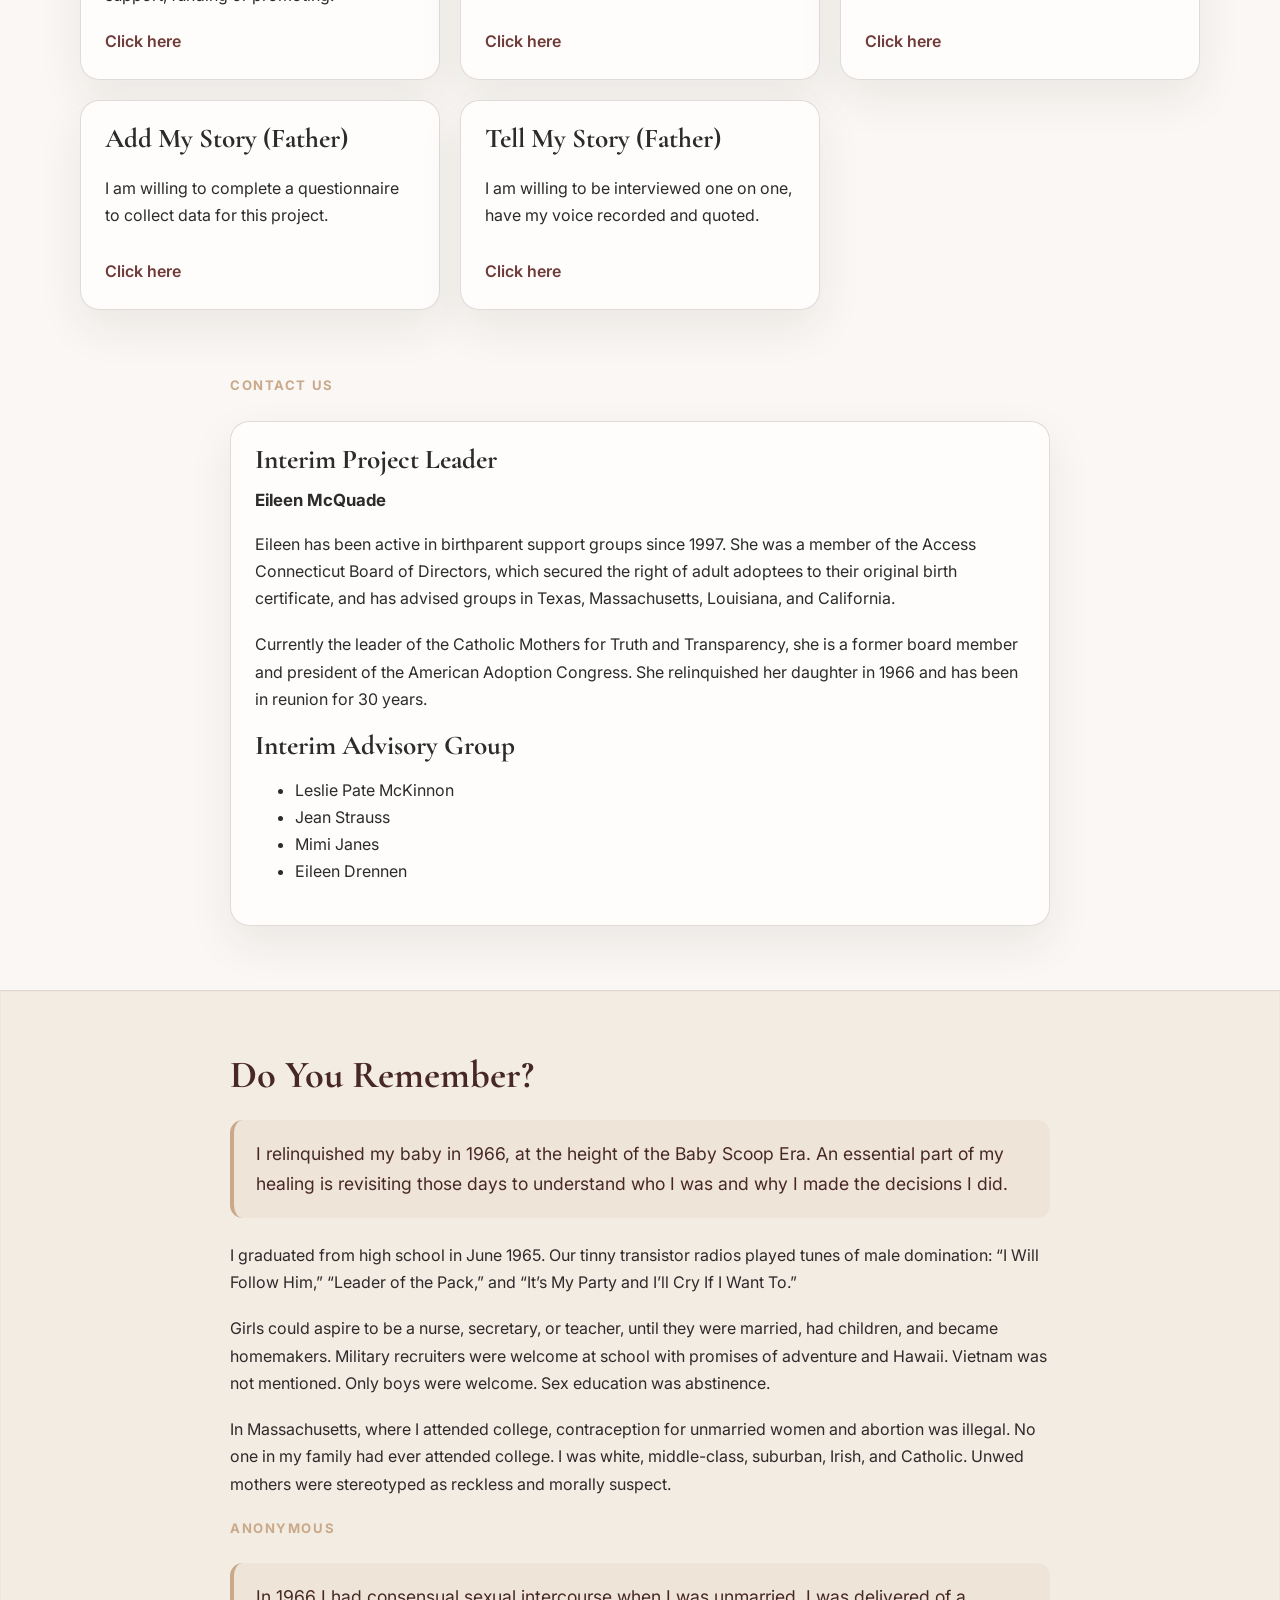
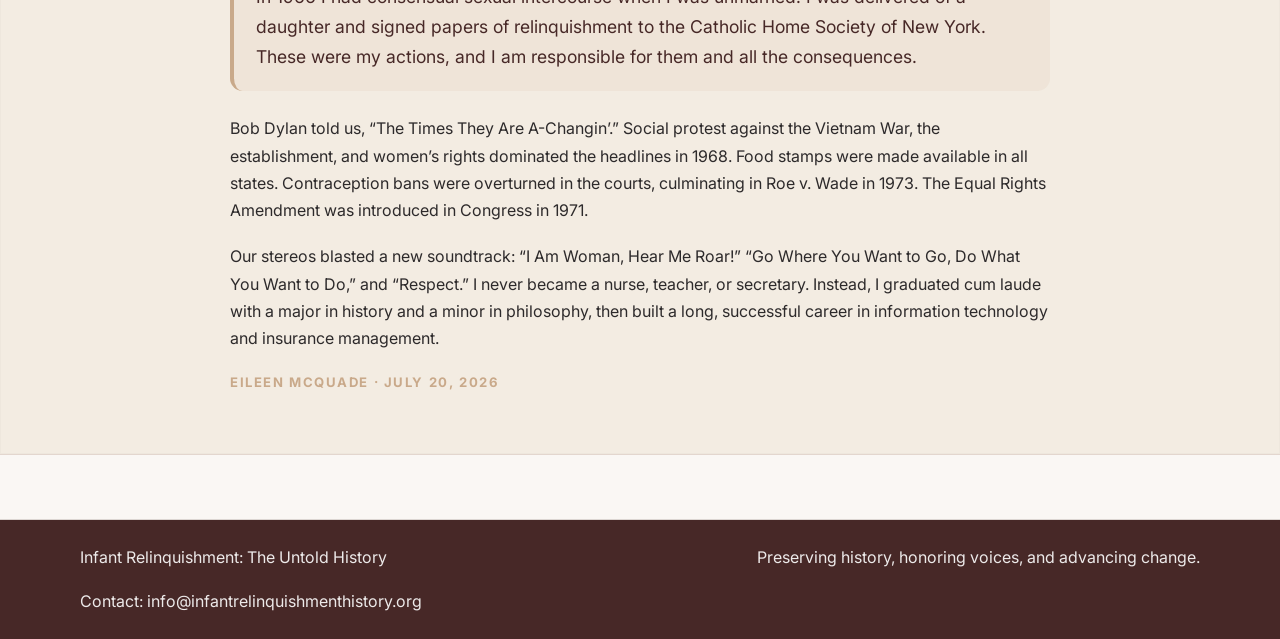
==== commit 5f8d2e8f: "remove contact info" ====
--- a/index.html
+++ b/index.html
@@ -136,8 +136,6 @@
             <h3>Interim Project Leader</h3>
             <div class="contact-person">
               <strong>Eileen McQuade</strong>
-              <span>Eileen 2155@gmail.com</span>
-              <span>561.414.1810</span>
             </div>
             <p>
               Eileen has been active in birthparent support groups since 1997. She was a member of the Access Connecticut Board of Directors, which secured the right of adult adoptees to their original birth certificate, and has advised groups in Texas, Massachusetts, Louisiana, and California.
